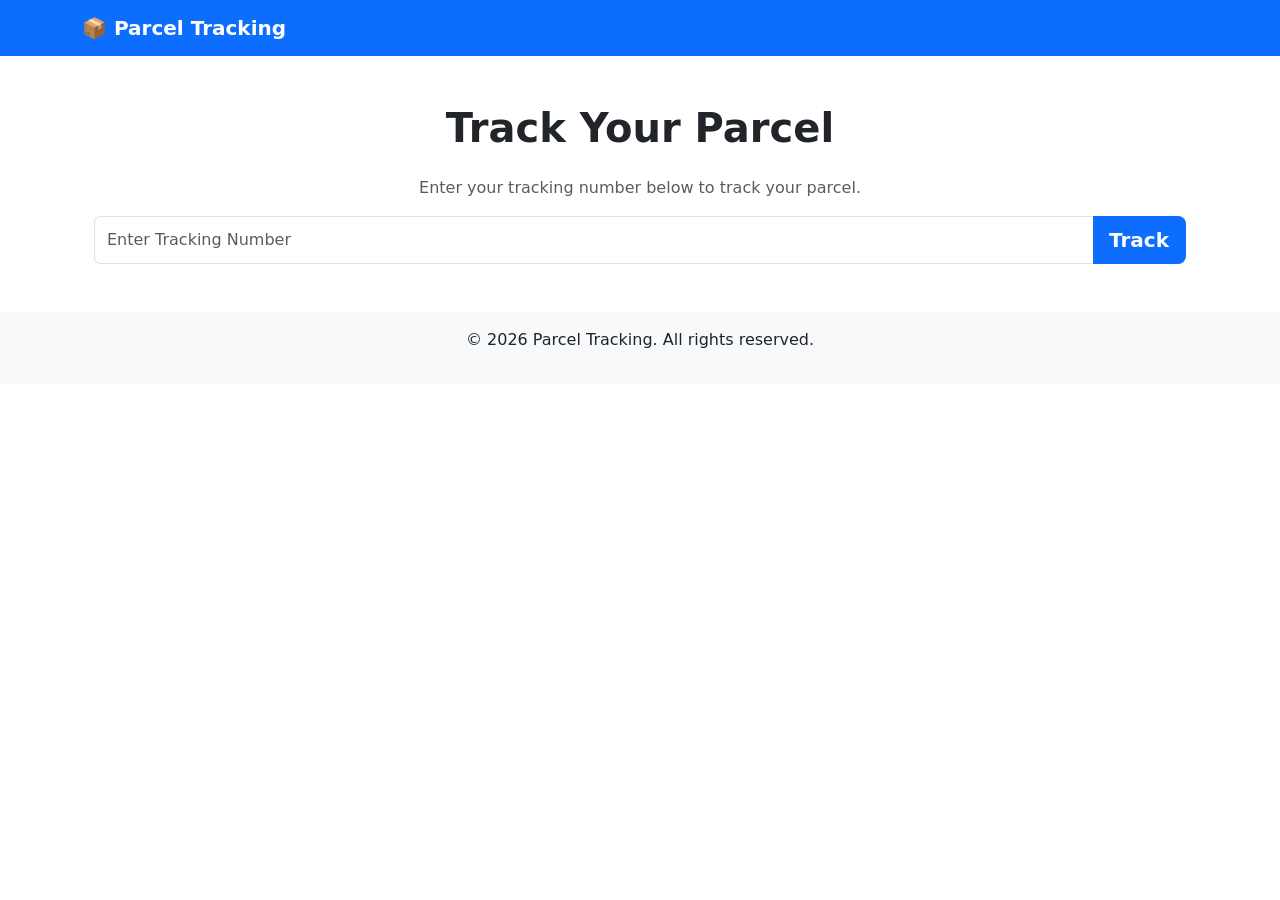
==== templates/index.html @ 75c930a8 "initial parcel tracking project" ====
<!DOCTYPE html>
<html lang="en">
   <head>
    <style>
        body {
            background-color: #f4f6f9;
        }
        .navbar-brand {
            font-size: 1.5rem;
        }
        .input-group input {
            border-right: none;
        }
        .input-group button {
            border-left: none;
            font-weight: 600;
        }
    </style>
      <meta charset="UTF-8">
      <meta name="viewport" content="width=device-width, initial-scale=1.0">
      <title>Parcel Tracking</title>
      <link rel="stylesheet" href="https://cdn.jsdelivr.net/npm/bootstrap@5.3.3/dist/css/bootstrap.min.css">
</head>
<body>
    <nav class="navbar navbar-dark bg-primary">
       <div class="container">
          <a class="navbar-brand fw-bold" href="#">📦 Parcel Tracking</a>
    </div>
    </nav>
    <div class="container mt-5 text-center">
       <h1 class="mb-4 fw-bold">Track Your Parcel</h1>
       <p class="text-muted">Enter your tracking number below to track your parcel.</p>
       <div class="row justify-content-center">
          <form action="/track" method="POST" class="row g-3'>
                <div class="col-md-6">
                <div class="input-group">
                    <input type="text" class="form-control" name="trackingNumber" id="trackingNumber" placeholder="Enter Tracking Number" required>
                      <button class="btn btn-primary btn-lg" type="submit"> Track</button>
                </div>
            </form>
        </div>
    </div>
<footer class="bg-light text-center py-3 mt-5">
       <p>&copy; 2026 Parcel Tracking. All rights reserved.</p>
</footer>
</html>
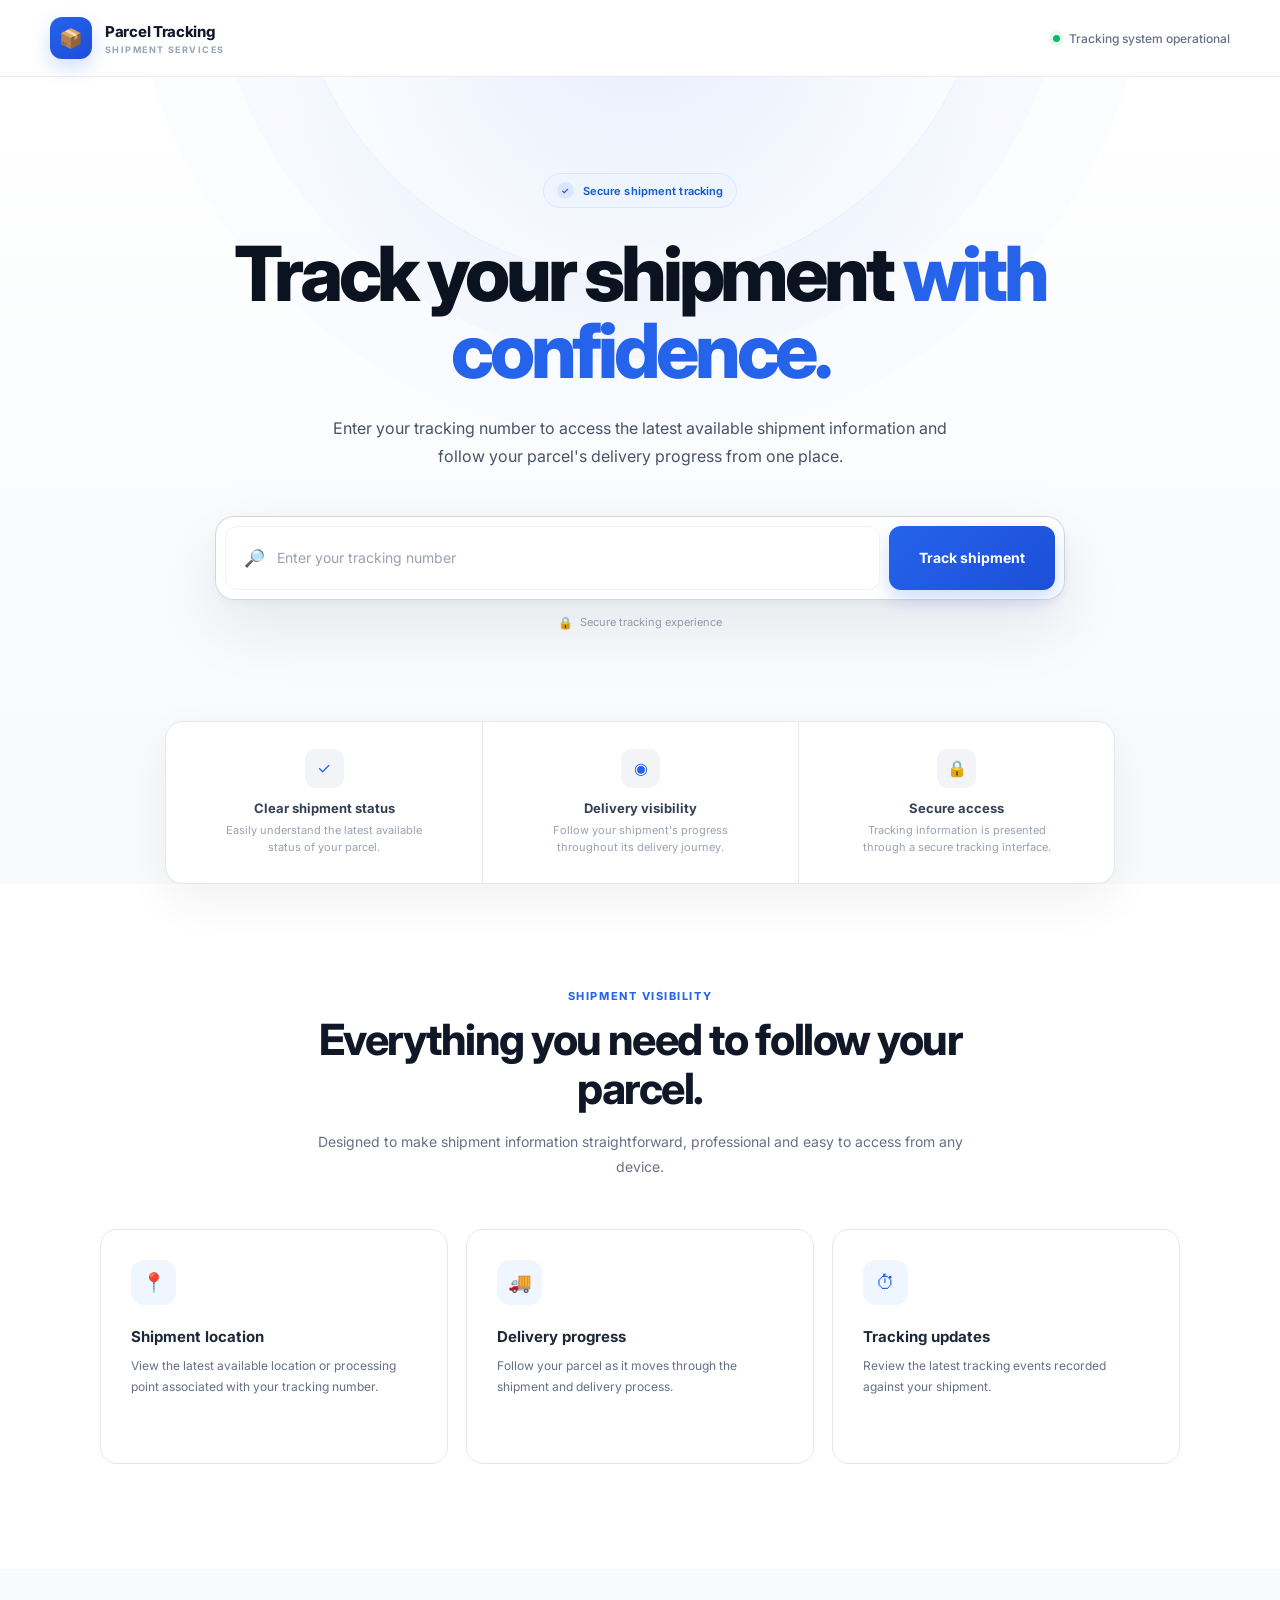
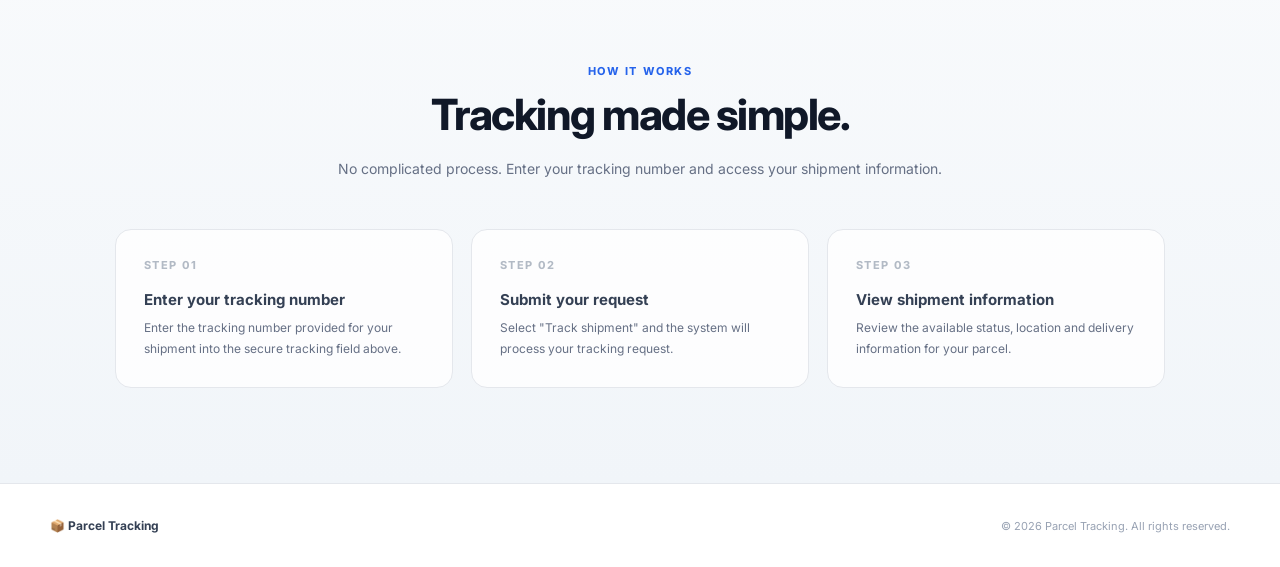
==== commit 34ef6400: "Upgrade parcel tracking admin login UI" ====
--- a/templates/index.html
+++ b/templates/index.html
@@ -1,46 +1,1291 @@
 <!DOCTYPE html>
 <html lang="en">
-   <head>
+<head>
+    <meta charset="UTF-8">
+    <meta name="viewport" content="width=device-width, initial-scale=1.0">
+
+    <title>Parcel Tracking | Track Your Shipment</title>
+
+    <meta
+        name="description"
+        content="Securely track your shipment and view the latest available delivery information."
+    >
+
+    <link rel="preconnect" href="https://fonts.googleapis.com">
+    <link rel="preconnect" href="https://fonts.gstatic.com" crossorigin>
+
+    <link
+        href="https://fonts.googleapis.com/css2?family=Inter:wght@400;500;600;700;800&display=swap"
+        rel="stylesheet"
+    >
+
     <style>
+
+        /* =========================================================
+           DESIGN SYSTEM
+        ========================================================= */
+
+        :root {
+            --navy: #07111f;
+            --navy-2: #0b1728;
+            --blue: #2563eb;
+            --blue-dark: #1d4ed8;
+            --blue-light: #eff6ff;
+
+            --text: #0f172a;
+            --text-soft: #475467;
+            --muted: #667085;
+
+            --border: #e4e7ec;
+            --border-soft: #eef1f5;
+
+            --white: #ffffff;
+            --background: #f8fafc;
+
+            --success: #12b76a;
+        }
+
+        /* =========================================================
+           RESET
+        ========================================================= */
+
+        * {
+            margin: 0;
+            padding: 0;
+            box-sizing: border-box;
+        }
+
+        html {
+            scroll-behavior: smooth;
+        }
+
         body {
-            background-color: #f4f6f9;
-        }
-        .navbar-brand {
-            font-size: 1.5rem;
-        }
-        .input-group input {
-            border-right: none;
-        }
-        .input-group button {
-            border-left: none;
-            font-weight: 600;
-        }
+            min-height: 100vh;
+            background: var(--background);
+            color: var(--text);
+            font-family: "Inter", -apple-system, BlinkMacSystemFont,
+                "Segoe UI", sans-serif;
+            -webkit-font-smoothing: antialiased;
+        }
+
+        button,
+        input {
+            font-family: inherit;
+        }
+
+        a {
+            color: inherit;
+            text-decoration: none;
+        }
+
+        /* =========================================================
+           NAVIGATION
+        ========================================================= */
+
+        .navbar {
+            position: relative;
+            z-index: 10;
+            background: rgba(255, 255, 255, 0.92);
+            border-bottom: 1px solid rgba(228, 231, 236, 0.8);
+            backdrop-filter: blur(18px);
+            -webkit-backdrop-filter: blur(18px);
+        }
+
+        .navbar-container {
+            width: min(1180px, calc(100% - 40px));
+            height: 76px;
+            margin: auto;
+
+            display: flex;
+            align-items: center;
+            justify-content: space-between;
+        }
+
+        .brand {
+            display: flex;
+            align-items: center;
+            gap: 13px;
+        }
+
+        .brand-mark {
+            width: 42px;
+            height: 42px;
+
+            display: flex;
+            align-items: center;
+            justify-content: center;
+
+            border-radius: 12px;
+
+            background: linear-gradient(
+                145deg,
+                #2563eb,
+                #1d4ed8
+            );
+
+            color: white;
+            font-size: 19px;
+
+            box-shadow:
+                0 8px 20px rgba(37, 99, 235, 0.22);
+        }
+
+        .brand-copy {
+            display: flex;
+            flex-direction: column;
+            gap: 3px;
+        }
+
+        .brand-name {
+            color: var(--text);
+            font-size: 15px;
+            font-weight: 750;
+            letter-spacing: -0.02em;
+        }
+
+        .brand-tagline {
+            color: #98a2b3;
+            font-size: 9px;
+            font-weight: 700;
+            letter-spacing: 0.16em;
+            text-transform: uppercase;
+        }
+
+        .system-status {
+            display: flex;
+            align-items: center;
+            gap: 9px;
+
+            color: #667085;
+            font-size: 12px;
+            font-weight: 500;
+        }
+
+        .system-dot {
+            width: 7px;
+            height: 7px;
+
+            border-radius: 50%;
+            background: var(--success);
+
+            box-shadow:
+                0 0 0 4px rgba(18, 183, 106, 0.10);
+        }
+
+        /* =========================================================
+           HERO
+        ========================================================= */
+
+        .hero {
+            position: relative;
+            overflow: hidden;
+
+            padding:
+                96px 20px
+                92px;
+
+            background:
+                radial-gradient(
+                    circle at 50% -15%,
+                    rgba(37, 99, 235, 0.12),
+                    transparent 40%
+                ),
+                linear-gradient(
+                    180deg,
+                    #ffffff 0%,
+                    #f8fafc 100%
+                );
+        }
+
+        .hero::before {
+            content: "";
+
+            position: absolute;
+
+            width: 700px;
+            height: 700px;
+
+            top: -500px;
+            left: 50%;
+
+            transform: translateX(-50%);
+
+            border-radius: 50%;
+
+            border: 1px solid rgba(37, 99, 235, 0.08);
+
+            box-shadow:
+                0 0 0 80px rgba(37, 99, 235, 0.015),
+                0 0 0 160px rgba(37, 99, 235, 0.012);
+
+            pointer-events: none;
+        }
+
+        .hero-container {
+            position: relative;
+            z-index: 1;
+
+            width: min(1050px, 100%);
+            margin: auto;
+
+            text-align: center;
+        }
+
+        /* =========================================================
+           EYEBROW
+        ========================================================= */
+
+        .eyebrow {
+            display: inline-flex;
+            align-items: center;
+            gap: 9px;
+
+            padding: 8px 13px;
+
+            border: 1px solid #dbe7ff;
+            border-radius: 999px;
+
+            background: rgba(239, 246, 255, 0.8);
+
+            color: #175cd3;
+
+            font-size: 11px;
+            font-weight: 650;
+            letter-spacing: 0.01em;
+        }
+
+        .eyebrow-icon {
+            width: 17px;
+            height: 17px;
+
+            display: flex;
+            align-items: center;
+            justify-content: center;
+
+            border-radius: 50%;
+
+            background: #dbe7ff;
+
+            font-size: 9px;
+        }
+
+        /* =========================================================
+           HERO TITLE
+        ========================================================= */
+
+        .hero-title {
+            max-width: 850px;
+
+            margin: 27px auto 0;
+
+            color: #0b1220;
+
+            font-size: clamp(
+                46px,
+                7vw,
+                76px
+            );
+
+            font-weight: 800;
+            line-height: 1.01;
+
+            letter-spacing: -0.055em;
+        }
+
+        .hero-title span {
+            color: var(--blue);
+        }
+
+        .hero-description {
+            max-width: 650px;
+
+            margin: 25px auto 0;
+
+            color: var(--text-soft);
+
+            font-size: 16px;
+            line-height: 1.75;
+        }
+
+        /* =========================================================
+           TRACKING AREA
+        ========================================================= */
+
+        .tracking-wrapper {
+            width: min(850px, 100%);
+
+            margin: 46px auto 0;
+        }
+
+        .tracking-card {
+            padding: 9px;
+
+            border: 1px solid rgba(208, 213, 221, 0.95);
+            border-radius: 19px;
+
+            background: rgba(255, 255, 255, 0.9);
+
+            box-shadow:
+                0 24px 70px rgba(16, 24, 40, 0.09),
+                0 4px 12px rgba(16, 24, 40, 0.035);
+
+            backdrop-filter: blur(18px);
+            -webkit-backdrop-filter: blur(18px);
+        }
+
+        .tracking-form {
+            display: flex;
+            gap: 9px;
+        }
+
+        .input-container {
+            position: relative;
+            flex: 1;
+        }
+
+        .input-icon {
+            position: absolute;
+
+            left: 19px;
+            top: 50%;
+
+            transform: translateY(-50%);
+
+            color: #98a2b3;
+
+            font-size: 17px;
+
+            pointer-events: none;
+        }
+
+        .tracking-input {
+            width: 100%;
+            height: 64px;
+
+            padding:
+                0 20px
+                0 51px;
+
+            border: 1px solid var(--border-soft);
+            border-radius: 12px;
+
+            outline: none;
+
+            background: #ffffff;
+
+            color: var(--text);
+
+            font-size: 14px;
+            font-weight: 500;
+
+            transition:
+                border-color 180ms ease,
+                box-shadow 180ms ease;
+        }
+
+        .tracking-input::placeholder {
+            color: #98a2b3;
+            font-weight: 400;
+        }
+
+        .tracking-input:focus {
+            border-color: #84adff;
+
+            box-shadow:
+                0 0 0 4px rgba(37, 99, 235, 0.09);
+        }
+
+        .track-button {
+            min-width: 166px;
+            height: 64px;
+
+            padding: 0 27px;
+
+            border: none;
+            border-radius: 12px;
+
+            background:
+                linear-gradient(
+                    135deg,
+                    #2563eb,
+                    #1d4ed8
+                );
+
+            color: white;
+
+            font-size: 14px;
+            font-weight: 700;
+
+            cursor: pointer;
+
+            box-shadow:
+                0 9px 20px rgba(37, 99, 235, 0.22);
+
+            transition:
+                transform 180ms ease,
+                box-shadow 180ms ease,
+                background 180ms ease;
+        }
+
+        .track-button:hover {
+            transform: translateY(-1px);
+
+            background:
+                linear-gradient(
+                    135deg,
+                    #1d4ed8,
+                    #1e40af
+                );
+
+            box-shadow:
+                0 13px 27px rgba(37, 99, 235, 0.27);
+        }
+
+        .track-button:active {
+            transform: translateY(0);
+        }
+
+        /* =========================================================
+           SECURITY NOTE
+        ========================================================= */
+
+        .security-note {
+            margin-top: 15px;
+
+            display: flex;
+            align-items: center;
+            justify-content: center;
+            gap: 7px;
+
+            color: #98a2b3;
+
+            font-size: 11px;
+        }
+
+        .security-icon {
+            font-size: 12px;
+        }
+
+        /* =========================================================
+           TRUST BAR
+        ========================================================= */
+
+        .trust-bar {
+            width: min(950px, calc(100% - 40px));
+
+            margin: -1px auto 0;
+
+            position: relative;
+            z-index: 2;
+
+            display: grid;
+            grid-template-columns: repeat(3, 1fr);
+
+            border:
+                1px solid var(--border);
+
+            border-radius: 18px;
+
+            background: #ffffff;
+
+            box-shadow:
+                0 16px 45px rgba(16, 24, 40, 0.06);
+
+            overflow: hidden;
+        }
+
+        .trust-item {
+            padding: 27px 25px;
+
+            text-align: center;
+        }
+
+        .trust-item + .trust-item {
+            border-left: 1px solid var(--border);
+        }
+
+        .trust-icon {
+            width: 39px;
+            height: 39px;
+
+            margin: 0 auto 12px;
+
+            display: flex;
+            align-items: center;
+            justify-content: center;
+
+            border-radius: 11px;
+
+            background: #f2f4f7;
+
+            color: var(--blue);
+
+            font-size: 16px;
+        }
+
+        .trust-title {
+            color: #344054;
+
+            font-size: 13px;
+            font-weight: 700;
+        }
+
+        .trust-description {
+            max-width: 210px;
+
+            margin: 6px auto 0;
+
+            color: #98a2b3;
+
+            font-size: 11px;
+            line-height: 1.55;
+        }
+
+        /* =========================================================
+           FEATURES
+        ========================================================= */
+
+        .features {
+            padding: 105px 20px;
+
+            background: #ffffff;
+        }
+
+        .features-container {
+            width: min(1080px, 100%);
+            margin: auto;
+        }
+
+        .section-heading {
+            max-width: 680px;
+            margin: auto;
+            text-align: center;
+        }
+
+        .section-label {
+            margin-bottom: 12px;
+
+            color: var(--blue);
+
+            font-size: 11px;
+            font-weight: 750;
+
+            letter-spacing: 0.14em;
+            text-transform: uppercase;
+        }
+
+        .section-title {
+            color: #101828;
+
+            font-size: clamp(30px, 4vw, 43px);
+
+            font-weight: 750;
+            line-height: 1.15;
+
+            letter-spacing: -0.035em;
+        }
+
+        .section-description {
+            margin-top: 17px;
+
+            color: var(--muted);
+
+            font-size: 14px;
+            line-height: 1.75;
+        }
+
+        .feature-grid {
+            display: grid;
+
+            grid-template-columns:
+                repeat(3, 1fr);
+
+            gap: 18px;
+
+            margin-top: 50px;
+        }
+
+        .feature-card {
+            min-height: 235px;
+
+            padding: 30px;
+
+            border: 1px solid var(--border);
+
+            border-radius: 17px;
+
+            background: #ffffff;
+
+            transition:
+                transform 200ms ease,
+                box-shadow 200ms ease,
+                border-color 200ms ease;
+        }
+
+        .feature-card:hover {
+            transform: translateY(-4px);
+
+            border-color: #d0d5dd;
+
+            box-shadow:
+                0 18px 42px rgba(16, 24, 40, 0.07);
+        }
+
+        .feature-icon {
+            width: 45px;
+            height: 45px;
+
+            display: flex;
+            align-items: center;
+            justify-content: center;
+
+            margin-bottom: 22px;
+
+            border-radius: 13px;
+
+            background: var(--blue-light);
+
+            color: var(--blue);
+
+            font-size: 19px;
+        }
+
+        .feature-card h3 {
+            margin-bottom: 10px;
+
+            color: #1d2939;
+
+            font-size: 15px;
+            font-weight: 700;
+        }
+
+        .feature-card p {
+            color: #667085;
+
+            font-size: 12px;
+            line-height: 1.7;
+        }
+
+        /* =========================================================
+           PROCESS
+        ========================================================= */
+
+        .process {
+            padding: 95px 20px;
+
+            background:
+                linear-gradient(
+                    180deg,
+                    #f8fafc,
+                    #f1f5f9
+                );
+        }
+
+        .process-container {
+            width: min(1050px, 100%);
+            margin: auto;
+        }
+
+        .process-grid {
+            display: grid;
+
+            grid-template-columns:
+                repeat(3, 1fr);
+
+            gap: 18px;
+
+            margin-top: 48px;
+        }
+
+        .process-step {
+            position: relative;
+
+            padding: 28px;
+
+            border: 1px solid var(--border);
+
+            border-radius: 16px;
+
+            background: rgba(255, 255, 255, 0.82);
+        }
+
+        .step-number {
+            margin-bottom: 18px;
+
+            color: #b2bac5;
+
+            font-size: 11px;
+            font-weight: 750;
+
+            letter-spacing: 0.12em;
+        }
+
+        .process-step h3 {
+            margin-bottom: 9px;
+
+            color: #344054;
+
+            font-size: 15px;
+            font-weight: 700;
+        }
+
+        .process-step p {
+            color: #667085;
+
+            font-size: 12px;
+            line-height: 1.7;
+        }
+
+        /* =========================================================
+           FOOTER
+        ========================================================= */
+
+        footer {
+            padding: 34px 20px;
+
+            border-top: 1px solid var(--border);
+
+            background: #ffffff;
+        }
+
+        .footer-container {
+            width: min(1180px, 100%);
+            margin: auto;
+
+            display: flex;
+            align-items: center;
+            justify-content: space-between;
+
+            gap: 20px;
+        }
+
+        .footer-brand {
+            color: #344054;
+
+            font-size: 12px;
+            font-weight: 700;
+        }
+
+        .footer-copy {
+            color: #98a2b3;
+
+            font-size: 11px;
+        }
+
+        /* =========================================================
+           MOBILE
+        ========================================================= */
+
+        @media (max-width: 800px) {
+
+            .system-status {
+                display: none;
+            }
+
+            .hero {
+                padding-top: 70px;
+                padding-bottom: 70px;
+            }
+
+            .hero-title {
+                font-size: 47px;
+            }
+
+            .hero-description {
+                font-size: 14px;
+            }
+
+            .tracking-form {
+                flex-direction: column;
+            }
+
+            .track-button {
+                width: 100%;
+            }
+
+            .trust-bar {
+                grid-template-columns: 1fr;
+            }
+
+            .trust-item + .trust-item {
+                border-left: none;
+                border-top: 1px solid var(--border);
+            }
+
+            .feature-grid,
+            .process-grid {
+                grid-template-columns: 1fr;
+            }
+
+            .features,
+            .process {
+                padding-top: 75px;
+                padding-bottom: 75px;
+            }
+        }
+
+        @media (max-width: 480px) {
+
+            .navbar-container {
+                width: min(100% - 28px, 1180px);
+            }
+
+            .brand-tagline {
+                display: none;
+            }
+
+            .hero {
+                padding:
+                    58px 15px
+                    65px;
+            }
+
+            .hero-title {
+                font-size: 40px;
+                letter-spacing: -0.045em;
+            }
+
+            .hero-description {
+                font-size: 13px;
+            }
+
+            .tracking-wrapper {
+                margin-top: 34px;
+            }
+
+            .tracking-card {
+                padding: 7px;
+                border-radius: 16px;
+            }
+
+            .tracking-input,
+            .track-button {
+                height: 58px;
+            }
+
+            .trust-bar {
+                width: calc(100% - 28px);
+                border-radius: 15px;
+            }
+
+            .feature-card,
+            .process-step {
+                padding: 25px;
+            }
+
+            .footer-container {
+                flex-direction: column;
+                text-align: center;
+            }
+        }
+
     </style>
-      <meta charset="UTF-8">
-      <meta name="viewport" content="width=device-width, initial-scale=1.0">
-      <title>Parcel Tracking</title>
-      <link rel="stylesheet" href="https://cdn.jsdelivr.net/npm/bootstrap@5.3.3/dist/css/bootstrap.min.css">
 </head>
+
 <body>
-    <nav class="navbar navbar-dark bg-primary">
-       <div class="container">
-          <a class="navbar-brand fw-bold" href="#">📦 Parcel Tracking</a>
-    </div>
+
+    <!-- =========================================================
+         NAVIGATION
+    ========================================================= -->
+
+    <nav class="navbar">
+
+        <div class="navbar-container">
+
+            <a href="/" class="brand">
+
+                <div class="brand-mark">
+                    📦
+                </div>
+
+                <div class="brand-copy">
+
+                    <div class="brand-name">
+                        Parcel Tracking
+                    </div>
+
+                    <div class="brand-tagline">
+                        Shipment Services
+                    </div>
+
+                </div>
+
+            </a>
+
+            <div class="system-status">
+
+                <span class="system-dot"></span>
+
+                Tracking system operational
+
+            </div>
+
+        </div>
+
     </nav>
-    <div class="container mt-5 text-center">
-       <h1 class="mb-4 fw-bold">Track Your Parcel</h1>
-       <p class="text-muted">Enter your tracking number below to track your parcel.</p>
-       <div class="row justify-content-center">
-          <form action="/track" method="POST" class="row g-3'>
-                <div class="col-md-6">
-                <div class="input-group">
-                    <input type="text" class="form-control" name="trackingNumber" id="trackingNumber" placeholder="Enter Tracking Number" required>
-                      <button class="btn btn-primary btn-lg" type="submit"> Track</button>
-                </div>
-            </form>
+
+
+    <!-- =========================================================
+         HERO
+    ========================================================= -->
+
+    <main>
+
+        <section class="hero">
+
+            <div class="hero-container">
+
+                <div class="eyebrow">
+
+                    <span class="eyebrow-icon">
+                        ✓
+                    </span>
+
+                    Secure shipment tracking
+
+                </div>
+
+
+                <h1 class="hero-title">
+
+                    Track your shipment
+                    <span>with confidence.</span>
+
+                </h1>
+
+
+                <p class="hero-description">
+
+                    Enter your tracking number to access the latest
+                    available shipment information and follow your
+                    parcel's delivery progress from one place.
+
+                </p>
+
+
+                <!-- TRACKING -->
+
+                <div class="tracking-wrapper">
+
+                    <div class="tracking-card">
+
+                        <form
+                            action="/track"
+                            method="POST"
+                            class="tracking-form"
+                        >
+
+                            <div class="input-container">
+
+                                <span class="input-icon">
+                                    🔎
+                                </span>
+
+                                <input
+                                    type="text"
+                                    name="trackingNumber"
+                                    id="trackingNumber"
+                                    class="tracking-input"
+                                    placeholder="Enter your tracking number"
+                                    autocomplete="off"
+                                    spellcheck="false"
+                                    required
+                                    aria-label="Tracking number"
+                                >
+
+                            </div>
+
+                            <button
+                                type="submit"
+                                class="track-button"
+                            >
+                                Track shipment
+                            </button>
+
+                        </form>
+
+                    </div>
+
+
+                    <div class="security-note">
+
+                        <span class="security-icon">
+                            🔒
+                        </span>
+
+                        Secure tracking experience
+
+                    </div>
+
+                </div>
+
+            </div>
+
+        </section>
+
+
+        <!-- =====================================================
+             TRUST BAR
+        ====================================================== -->
+
+        <section class="trust-bar">
+
+            <div class="trust-item">
+
+                <div class="trust-icon">
+                    ✓
+                </div>
+
+                <div class="trust-title">
+                    Clear shipment status
+                </div>
+
+                <div class="trust-description">
+                    Easily understand the latest available
+                    status of your parcel.
+                </div>
+
+            </div>
+
+
+            <div class="trust-item">
+
+                <div class="trust-icon">
+                    ◉
+                </div>
+
+                <div class="trust-title">
+                    Delivery visibility
+                </div>
+
+                <div class="trust-description">
+                    Follow your shipment's progress throughout
+                    its delivery journey.
+                </div>
+
+            </div>
+
+
+            <div class="trust-item">
+
+                <div class="trust-icon">
+                    🔒
+                </div>
+
+                <div class="trust-title">
+                    Secure access
+                </div>
+
+                <div class="trust-description">
+                    Tracking information is presented through
+                    a secure tracking interface.
+                </div>
+
+            </div>
+
+        </section>
+
+
+        <!-- =====================================================
+             FEATURES
+        ====================================================== -->
+
+        <section class="features">
+
+            <div class="features-container">
+
+                <div class="section-heading">
+
+                    <div class="section-label">
+                        Shipment visibility
+                    </div>
+
+                    <h2 class="section-title">
+                        Everything you need to follow your parcel.
+                    </h2>
+
+                    <p class="section-description">
+                        Designed to make shipment information
+                        straightforward, professional and easy to
+                        access from any device.
+                    </p>
+
+                </div>
+
+
+                <div class="feature-grid">
+
+                    <article class="feature-card">
+
+                        <div class="feature-icon">
+                            📍
+                        </div>
+
+                        <h3>
+                            Shipment location
+                        </h3>
+
+                        <p>
+                            View the latest available location or
+                            processing point associated with your
+                            tracking number.
+                        </p>
+
+                    </article>
+
+
+                    <article class="feature-card">
+
+                        <div class="feature-icon">
+                            🚚
+                        </div>
+
+                        <h3>
+                            Delivery progress
+                        </h3>
+
+                        <p>
+                            Follow your parcel as it moves through
+                            the shipment and delivery process.
+                        </p>
+
+                    </article>
+
+
+                    <article class="feature-card">
+
+                        <div class="feature-icon">
+                            ⏱
+                        </div>
+
+                        <h3>
+                            Tracking updates
+                        </h3>
+
+                        <p>
+                            Review the latest tracking events
+                            recorded against your shipment.
+                        </p>
+
+                    </article>
+
+                </div>
+
+            </div>
+
+        </section>
+
+
+        <!-- =====================================================
+             HOW IT WORKS
+        ====================================================== -->
+
+        <section class="process">
+
+            <div class="process-container">
+
+                <div class="section-heading">
+
+                    <div class="section-label">
+                        How it works
+                    </div>
+
+                    <h2 class="section-title">
+                        Tracking made simple.
+                    </h2>
+
+                    <p class="section-description">
+                        No complicated process. Enter your tracking
+                        number and access your shipment information.
+                    </p>
+
+                </div>
+
+
+                <div class="process-grid">
+
+                    <div class="process-step">
+
+                        <div class="step-number">
+                            STEP 01
+                        </div>
+
+                        <h3>
+                            Enter your tracking number
+                        </h3>
+
+                        <p>
+                            Enter the tracking number provided for
+                            your shipment into the secure tracking
+                            field above.
+                        </p>
+
+                    </div>
+
+
+                    <div class="process-step">
+
+                        <div class="step-number">
+                            STEP 02
+                        </div>
+
+                        <h3>
+                            Submit your request
+                        </h3>
+
+                        <p>
+                            Select "Track shipment" and the system
+                            will process your tracking request.
+                        </p>
+
+                    </div>
+
+
+                    <div class="process-step">
+
+                        <div class="step-number">
+                            STEP 03
+                        </div>
+
+                        <h3>
+                            View shipment information
+                        </h3>
+
+                        <p>
+                            Review the available status, location
+                            and delivery information for your parcel.
+                        </p>
+
+                    </div>
+
+                </div>
+
+            </div>
+
+        </section>
+
+    </main>
+
+
+    <!-- =========================================================
+         FOOTER
+    ========================================================= -->
+
+    <footer>
+
+        <div class="footer-container">
+
+            <div class="footer-brand">
+                📦 Parcel Tracking
+            </div>
+
+            <div class="footer-copy">
+                © 2026 Parcel Tracking. All rights reserved.
+            </div>
+
         </div>
-    </div>
-<footer class="bg-light text-center py-3 mt-5">
-       <p>&copy; 2026 Parcel Tracking. All rights reserved.</p>
-</footer>
+
+    </footer>
+
+</body>
 </html>
